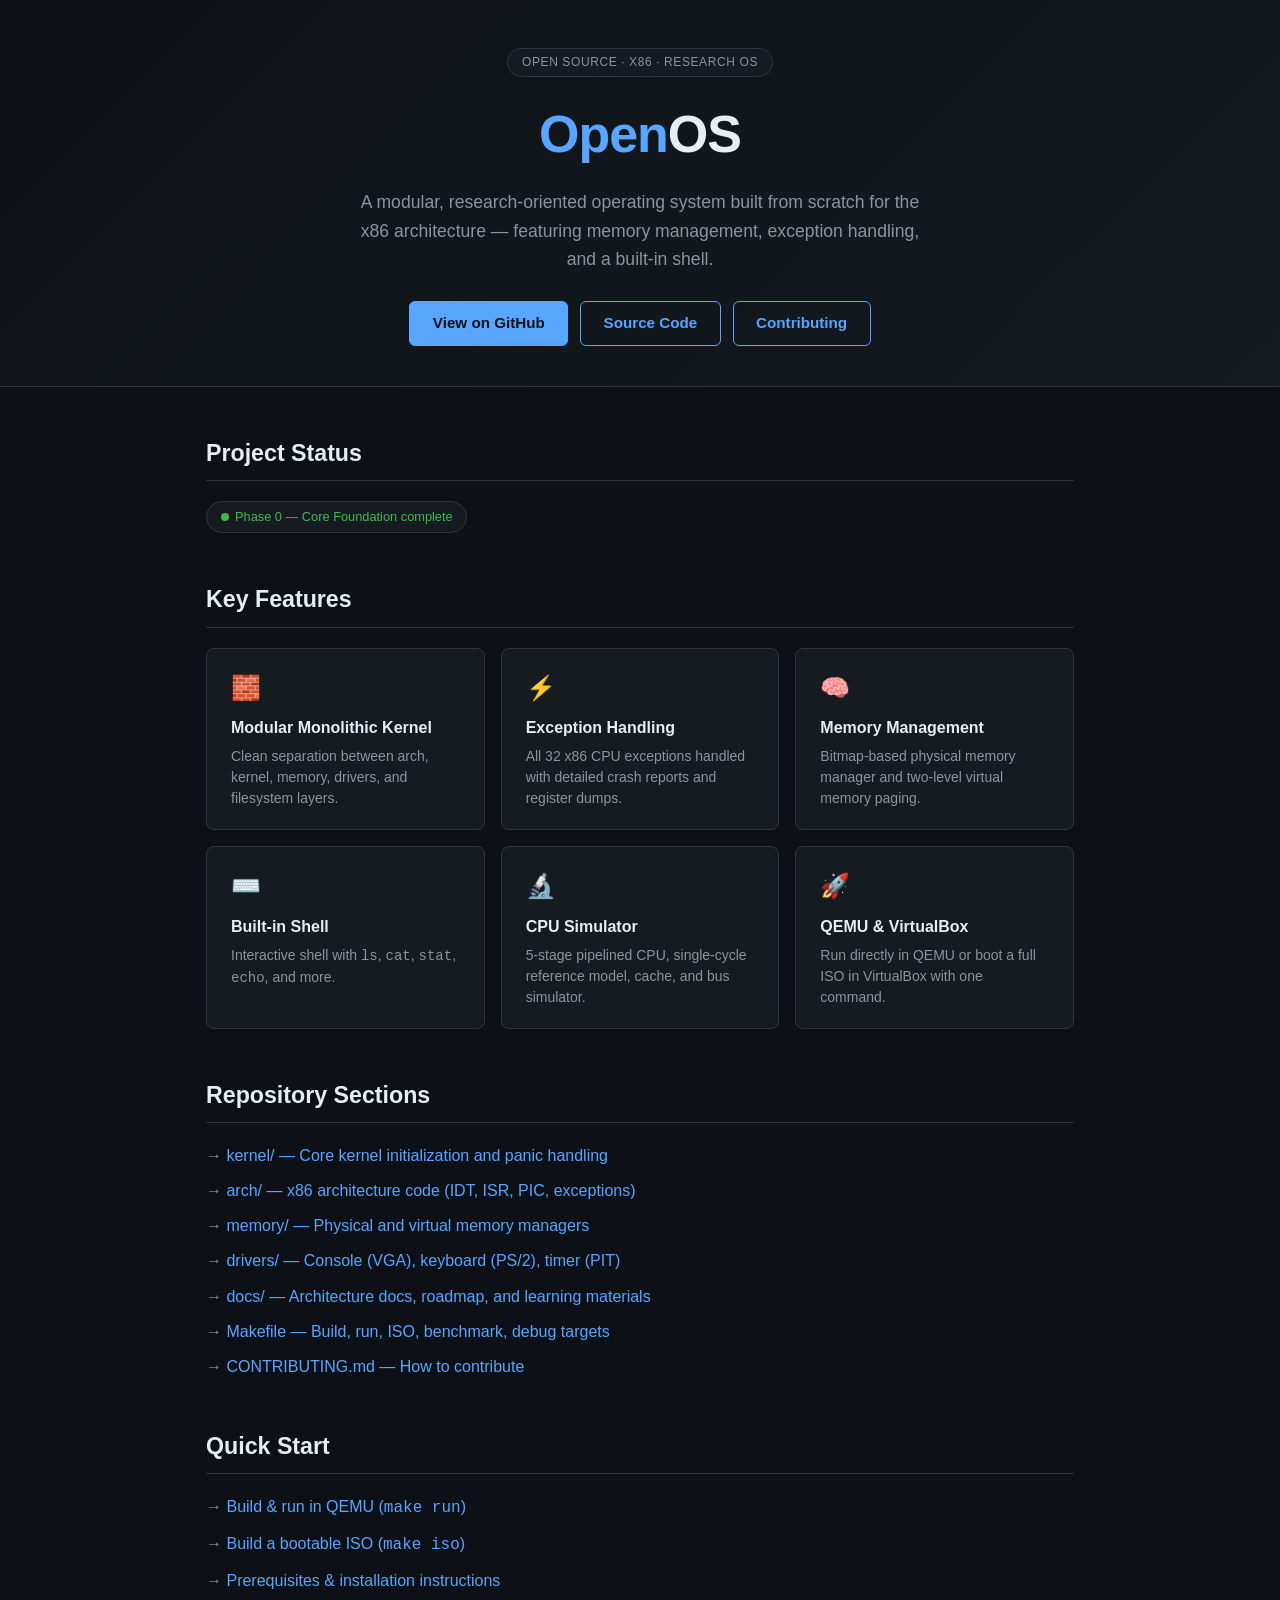
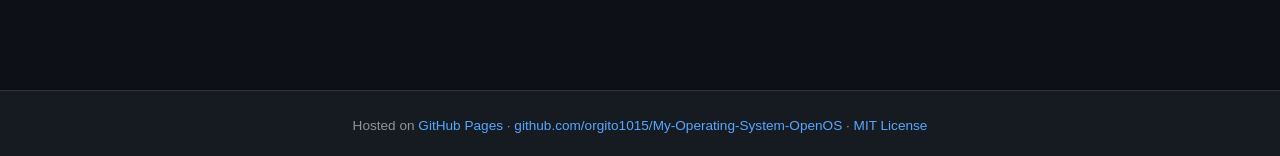
==== docs/index.html @ 19cd425e "OrgitoOS" ====
<!DOCTYPE html>
<html lang="en">
<head>
  <meta charset="UTF-8" />
  <meta name="viewport" content="width=device-width, initial-scale=1.0" />
  <meta name="description" content="OrgitoOS — an open-source research operating system built from scratch for x86." />
  <title>OrgitoOS — Advanced Research Kernel</title>
  <link rel="stylesheet" href="assets/style.css" />
</head>
<body>

  <a class="skip-link" href="#main-content">Skip to main content</a>

  <!-- ── Hero / Header ── -->
  <header>
    <div class="hero-badge">Open Source · x86 · Research OS</div>
    <h1><span>Open</span>OS</h1>
    <p class="tagline">
      A modular, research-oriented operating system built from scratch for the
      x86 architecture — featuring memory management, exception handling, and
      a built-in shell.
    </p>
    <nav class="hero-actions" aria-label="Primary">
      <a class="btn btn-primary"
         href="https://github.com/orgito1015/My-Operating-System-OpenOS">
        View on GitHub
      </a>
      <a class="btn btn-secondary"
         href="https://github.com/orgito1015/My-Operating-System-OpenOS/tree/main/kernel">
        Source Code
      </a>
      <a class="btn btn-secondary"
         href="https://github.com/orgito1015/My-Operating-System-OpenOS/blob/main/CONTRIBUTING.md">
        Contributing
      </a>
    </nav>
  </header>

  <!-- ── Main Content ── -->
  <main id="main-content">

    <!-- Status -->
    <section aria-labelledby="status-heading">
      <h2 id="status-heading">Project Status</h2>
      <span class="status">Phase&nbsp;0 — Core Foundation complete</span>
    </section>

    <!-- Feature highlights -->
    <section aria-labelledby="features-heading">
      <h2 id="features-heading">Key Features</h2>
      <div class="card-grid">

        <div class="card">
          <div class="card-icon" aria-hidden="true">🧱</div>
          <h3>Modular Monolithic Kernel</h3>
          <p>Clean separation between arch, kernel, memory, drivers, and filesystem layers.</p>
        </div>

        <div class="card">
          <div class="card-icon" aria-hidden="true">⚡</div>
          <h3>Exception Handling</h3>
          <p>All 32 x86 CPU exceptions handled with detailed crash reports and register dumps.</p>
        </div>

        <div class="card">
          <div class="card-icon" aria-hidden="true">🧠</div>
          <h3>Memory Management</h3>
          <p>Bitmap-based physical memory manager and two-level virtual memory paging.</p>
        </div>

        <div class="card">
          <div class="card-icon" aria-hidden="true">⌨️</div>
          <h3>Built-in Shell</h3>
          <p>Interactive shell with <code>ls</code>, <code>cat</code>, <code>stat</code>, <code>echo</code>, and more.</p>
        </div>

        <div class="card">
          <div class="card-icon" aria-hidden="true">🔬</div>
          <h3>CPU Simulator</h3>
          <p>5-stage pipelined CPU, single-cycle reference model, cache, and bus simulator.</p>
        </div>

        <div class="card">
          <div class="card-icon" aria-hidden="true">🚀</div>
          <h3>QEMU &amp; VirtualBox</h3>
          <p>Run directly in QEMU or boot a full ISO in VirtualBox with one command.</p>
        </div>

      </div>
    </section>

    <!-- Repository sections -->
    <section aria-labelledby="repo-heading">
      <h2 id="repo-heading">Repository Sections</h2>
      <ul class="link-list">
        <li>
          <a href="https://github.com/orgito1015/My-Operating-System-OpenOS/tree/main/kernel">
            kernel/ — Core kernel initialization and panic handling
          </a>
        </li>
        <li>
          <a href="https://github.com/orgito1015/My-Operating-System-OpenOS/tree/main/arch">
            arch/ — x86 architecture code (IDT, ISR, PIC, exceptions)
          </a>
        </li>
        <li>
          <a href="https://github.com/orgito1015/My-Operating-System-OpenOS/tree/main/memory">
            memory/ — Physical and virtual memory managers
          </a>
        </li>
        <li>
          <a href="https://github.com/orgito1015/My-Operating-System-OpenOS/tree/main/drivers">
            drivers/ — Console (VGA), keyboard (PS/2), timer (PIT)
          </a>
        </li>
        <li>
          <a href="https://github.com/orgito1015/My-Operating-System-OpenOS/tree/main/docs">
            docs/ — Architecture docs, roadmap, and learning materials
          </a>
        </li>
        <li>
          <a href="https://github.com/orgito1015/My-Operating-System-OpenOS/blob/main/Makefile">
            Makefile — Build, run, ISO, benchmark, debug targets
          </a>
        </li>
        <li>
          <a href="https://github.com/orgito1015/My-Operating-System-OpenOS/blob/main/CONTRIBUTING.md">
            CONTRIBUTING.md — How to contribute
          </a>
        </li>
      </ul>
    </section>

    <!-- Quick start -->
    <section aria-labelledby="quickstart-heading">
      <h2 id="quickstart-heading">Quick Start</h2>
      <ul class="link-list">
        <li>
          <a href="https://github.com/orgito1015/My-Operating-System-OpenOS#-quick-start">
            Build &amp; run in QEMU (<code>make run</code>)
          </a>
        </li>
        <li>
          <a href="https://github.com/orgito1015/My-Operating-System-OpenOS#build-bootable-iso">
            Build a bootable ISO (<code>make iso</code>)
          </a>
        </li>
        <li>
          <a href="https://github.com/orgito1015/My-Operating-System-OpenOS#-build--run">
            Prerequisites &amp; installation instructions
          </a>
        </li>
      </ul>
    </section>

  </main>

  <!-- ── Footer ── -->
  <footer>
    <p>
      Hosted on
      <a href="https://pages.github.com/" rel="noopener noreferrer">GitHub Pages</a>
      ·
      <a href="https://github.com/orgito1015/My-Operating-System-OpenOS" rel="noopener noreferrer">
        github.com/orgito1015/My-Operating-System-OpenOS
      </a>
      ·
      <a href="https://github.com/orgito1015/My-Operating-System-OpenOS/blob/main/LICENSE" rel="noopener noreferrer">
        MIT License
      </a>
    </p>
  </footer>

</body>
</html>
---- docs/assets/style.css ----
/* OrgitoOS GitHub Pages — minimal stylesheet */

*, *::before, *::after {
  box-sizing: border-box;
  margin: 0;
  padding: 0;
}

:root {
  --color-bg: #0d1117;
  --color-surface: #161b22;
  --color-border: #30363d;
  --color-accent: #58a6ff;
  --color-accent-hover: #79c0ff;
  --color-text: #e6edf3;
  --color-text-muted: #8b949e;
  --color-success: #3fb950;
  --font-sans: -apple-system, BlinkMacSystemFont, "Segoe UI", Helvetica, Arial, sans-serif;
  --font-mono: "SFMono-Regular", Consolas, "Liberation Mono", Menlo, monospace;
}

html {
  scroll-behavior: smooth;
}

body {
  background-color: var(--color-bg);
  color: var(--color-text);
  font-family: var(--font-sans);
  font-size: 1rem;
  line-height: 1.6;
  min-height: 100vh;
  display: flex;
  flex-direction: column;
}

/* ── Skip link (accessibility) ── */
.skip-link {
  position: absolute;
  left: -9999px;
  top: auto;
  width: 1px;
  height: 1px;
  overflow: hidden;
}
.skip-link:focus {
  position: fixed;
  top: 0.5rem;
  left: 0.5rem;
  width: auto;
  height: auto;
  padding: 0.5rem 1rem;
  background: var(--color-accent);
  color: #000;
  border-radius: 4px;
  z-index: 9999;
  font-weight: 600;
}

/* ── Header / hero ── */
header {
  background: linear-gradient(135deg, #0d1117 0%, #161b22 100%);
  border-bottom: 1px solid var(--color-border);
  padding: 3rem 1rem 2.5rem;
  text-align: center;
}

.hero-badge {
  display: inline-block;
  background: var(--color-surface);
  border: 1px solid var(--color-border);
  border-radius: 9999px;
  padding: 0.25rem 0.85rem;
  font-size: 0.75rem;
  color: var(--color-text-muted);
  letter-spacing: 0.05em;
  text-transform: uppercase;
  margin-bottom: 1rem;
}

header h1 {
  font-size: clamp(2rem, 5vw, 3.25rem);
  font-weight: 800;
  letter-spacing: -0.02em;
  color: var(--color-text);
  margin-bottom: 0.75rem;
}

header h1 span {
  color: var(--color-accent);
}

header p.tagline {
  font-size: 1.1rem;
  color: var(--color-text-muted);
  max-width: 560px;
  margin: 0 auto 1.75rem;
}

.hero-actions {
  display: flex;
  flex-wrap: wrap;
  gap: 0.75rem;
  justify-content: center;
}

.btn {
  display: inline-block;
  padding: 0.6rem 1.4rem;
  border-radius: 6px;
  font-size: 0.95rem;
  font-weight: 600;
  text-decoration: none;
  transition: background 0.15s, color 0.15s, border-color 0.15s;
}

.btn-primary {
  background: var(--color-accent);
  color: #0d1117;
  border: 1px solid var(--color-accent);
}
.btn-primary:hover,
.btn-primary:focus-visible {
  background: var(--color-accent-hover);
  border-color: var(--color-accent-hover);
}

.btn-secondary {
  background: transparent;
  color: var(--color-accent);
  border: 1px solid var(--color-accent);
}
.btn-secondary:hover,
.btn-secondary:focus-visible {
  background: rgba(88, 166, 255, 0.1);
}

/* ── Main content ── */
main {
  flex: 1;
  max-width: 900px;
  width: 100%;
  margin: 0 auto;
  padding: 3rem 1rem;
}

/* ── Section headings ── */
section {
  margin-bottom: 3rem;
}

section h2 {
  font-size: 1.45rem;
  font-weight: 700;
  color: var(--color-text);
  margin-bottom: 1.25rem;
  padding-bottom: 0.5rem;
  border-bottom: 1px solid var(--color-border);
}

/* ── Feature cards grid ── */
.card-grid {
  display: grid;
  grid-template-columns: repeat(auto-fill, minmax(230px, 1fr));
  gap: 1rem;
}

.card {
  background: var(--color-surface);
  border: 1px solid var(--color-border);
  border-radius: 8px;
  padding: 1.25rem 1.5rem;
  transition: border-color 0.15s;
}
.card:hover {
  border-color: var(--color-accent);
}

.card-icon {
  font-size: 1.5rem;
  margin-bottom: 0.5rem;
}

.card h3 {
  font-size: 1rem;
  font-weight: 700;
  color: var(--color-text);
  margin-bottom: 0.35rem;
}

.card p {
  font-size: 0.875rem;
  color: var(--color-text-muted);
  line-height: 1.5;
}

/* ── Links list ── */
.link-list {
  list-style: none;
  display: flex;
  flex-direction: column;
  gap: 0.6rem;
}

.link-list a {
  color: var(--color-accent);
  text-decoration: none;
  font-weight: 500;
}
.link-list a:hover,
.link-list a:focus-visible {
  color: var(--color-accent-hover);
  text-decoration: underline;
}

.link-list li::before {
  content: "→ ";
  color: var(--color-text-muted);
}

/* ── Status badge ── */
.status {
  display: inline-flex;
  align-items: center;
  gap: 0.4rem;
  background: var(--color-surface);
  border: 1px solid var(--color-border);
  border-radius: 9999px;
  padding: 0.3rem 0.85rem;
  font-size: 0.8rem;
  color: var(--color-success);
}
.status::before {
  content: "";
  width: 8px;
  height: 8px;
  border-radius: 50%;
  background: var(--color-success);
}

/* ── Footer ── */
footer {
  background: var(--color-surface);
  border-top: 1px solid var(--color-border);
  text-align: center;
  padding: 1.5rem 1rem;
  font-size: 0.85rem;
  color: var(--color-text-muted);
}

footer a {
  color: var(--color-accent);
  text-decoration: none;
}
footer a:hover {
  text-decoration: underline;
}

/* ── Responsive tweaks ── */
@media (max-width: 600px) {
  header {
    padding: 2rem 1rem 1.75rem;
  }

  .card-grid {
    grid-template-columns: 1fr;
  }
}
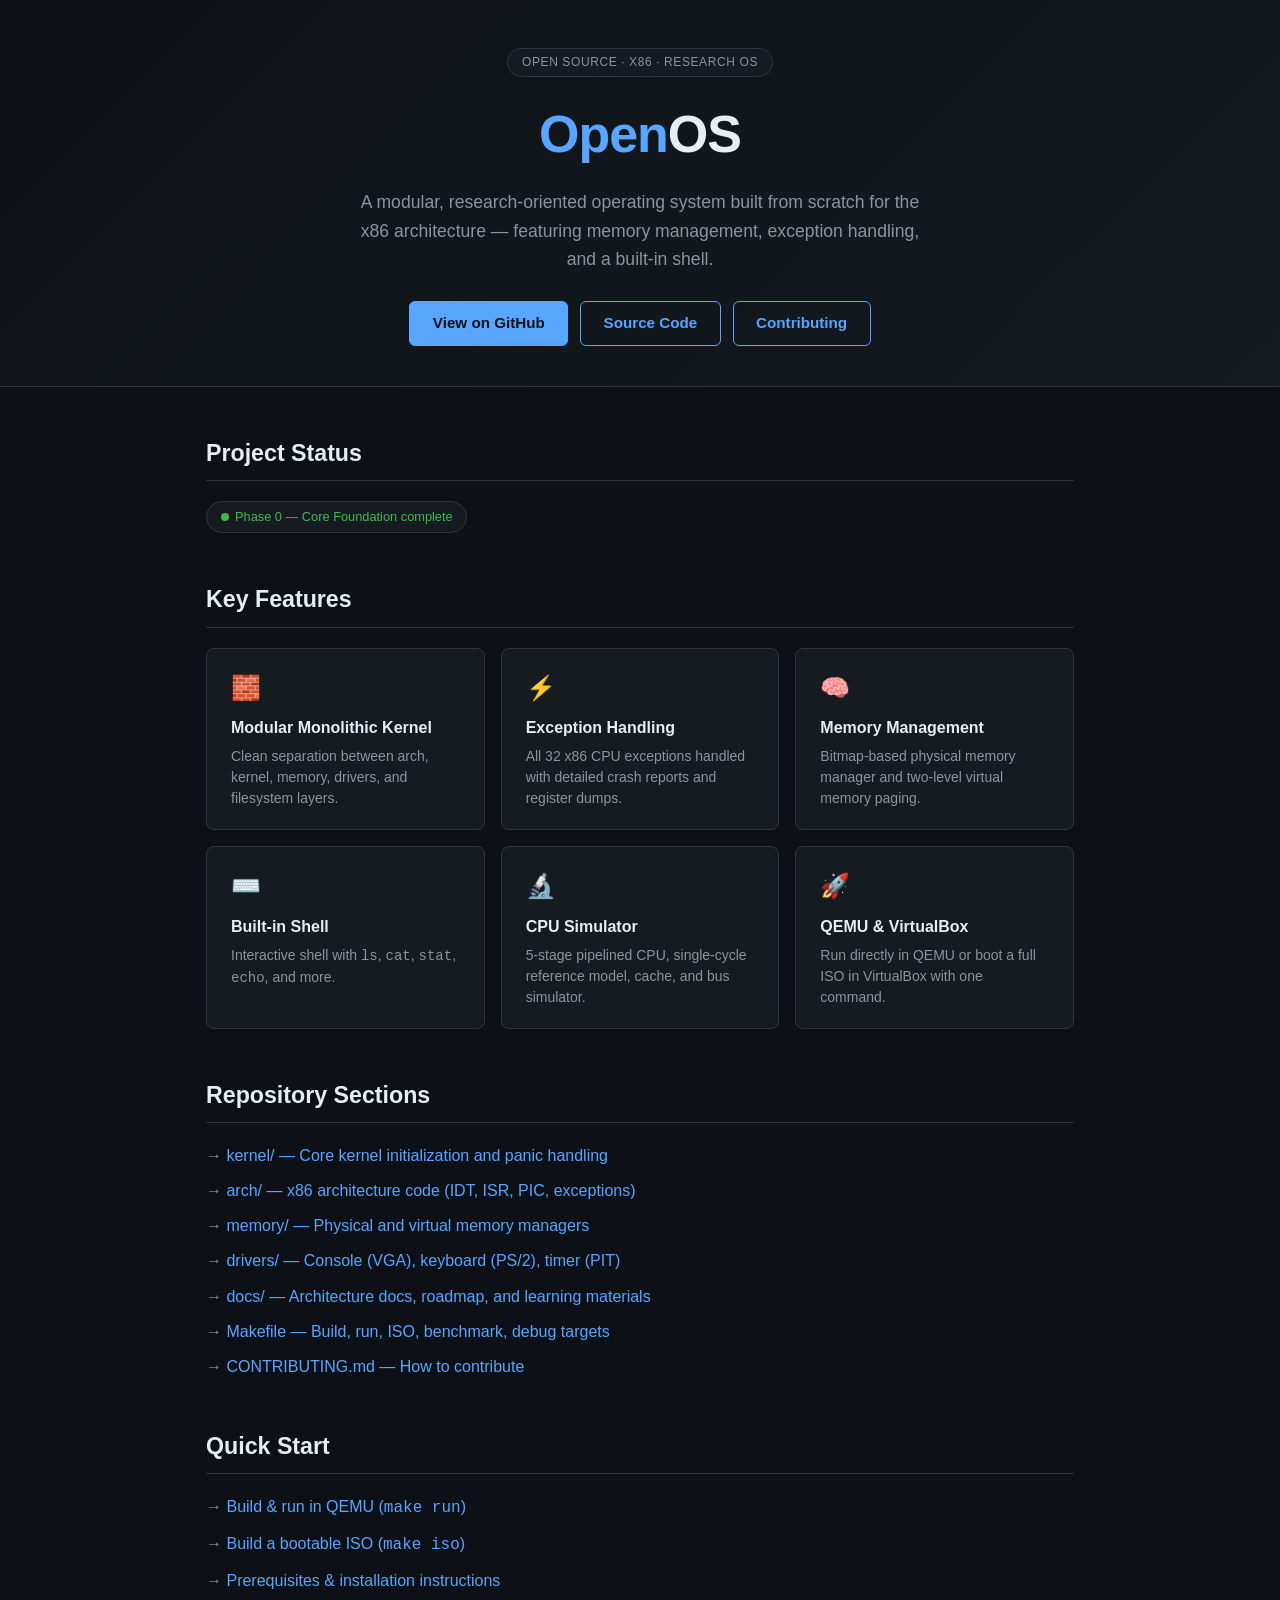
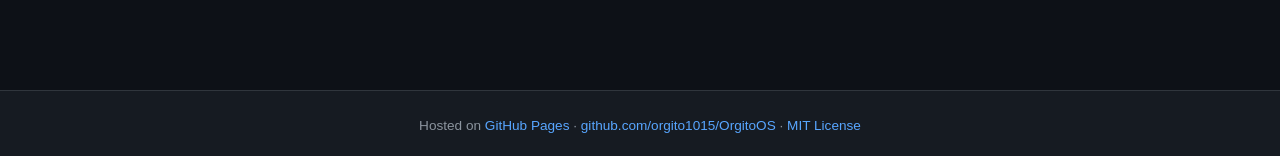
==== commit 55508ef7: "finished" ====
--- a/docs/index.html
+++ b/docs/index.html
@@ -22,15 +22,15 @@
     </p>
     <nav class="hero-actions" aria-label="Primary">
       <a class="btn btn-primary"
-         href="https://github.com/orgito1015/My-Operating-System-OpenOS">
+         href="https://github.com/orgito1015/OrgitoOS">
         View on GitHub
       </a>
       <a class="btn btn-secondary"
-         href="https://github.com/orgito1015/My-Operating-System-OpenOS/tree/main/kernel">
+         href="https://github.com/orgito1015/OrgitoOS/tree/main/kernel">
         Source Code
       </a>
       <a class="btn btn-secondary"
-         href="https://github.com/orgito1015/My-Operating-System-OpenOS/blob/main/CONTRIBUTING.md">
+         href="https://github.com/orgito1015/OrgitoOS/blob/main/CONTRIBUTING.md">
         Contributing
       </a>
     </nav>
@@ -94,37 +94,37 @@
       <h2 id="repo-heading">Repository Sections</h2>
       <ul class="link-list">
         <li>
-          <a href="https://github.com/orgito1015/My-Operating-System-OpenOS/tree/main/kernel">
+          <a href="https://github.com/orgito1015/OrgitoOS/tree/main/kernel">
             kernel/ — Core kernel initialization and panic handling
           </a>
         </li>
         <li>
-          <a href="https://github.com/orgito1015/My-Operating-System-OpenOS/tree/main/arch">
+          <a href="https://github.com/orgito1015/OrgitoOS/tree/main/arch">
             arch/ — x86 architecture code (IDT, ISR, PIC, exceptions)
           </a>
         </li>
         <li>
-          <a href="https://github.com/orgito1015/My-Operating-System-OpenOS/tree/main/memory">
+          <a href="https://github.com/orgito1015/OrgitoOS/tree/main/memory">
             memory/ — Physical and virtual memory managers
           </a>
         </li>
         <li>
-          <a href="https://github.com/orgito1015/My-Operating-System-OpenOS/tree/main/drivers">
+          <a href="https://github.com/orgito1015/OrgitoOS/tree/main/drivers">
             drivers/ — Console (VGA), keyboard (PS/2), timer (PIT)
           </a>
         </li>
         <li>
-          <a href="https://github.com/orgito1015/My-Operating-System-OpenOS/tree/main/docs">
+          <a href="https://github.com/orgito1015/OrgitoOS/tree/main/docs">
             docs/ — Architecture docs, roadmap, and learning materials
           </a>
         </li>
         <li>
-          <a href="https://github.com/orgito1015/My-Operating-System-OpenOS/blob/main/Makefile">
+          <a href="https://github.com/orgito1015/OrgitoOS/blob/main/Makefile">
             Makefile — Build, run, ISO, benchmark, debug targets
           </a>
         </li>
         <li>
-          <a href="https://github.com/orgito1015/My-Operating-System-OpenOS/blob/main/CONTRIBUTING.md">
+          <a href="https://github.com/orgito1015/OrgitoOS/blob/main/CONTRIBUTING.md">
             CONTRIBUTING.md — How to contribute
           </a>
         </li>
@@ -136,17 +136,17 @@
       <h2 id="quickstart-heading">Quick Start</h2>
       <ul class="link-list">
         <li>
-          <a href="https://github.com/orgito1015/My-Operating-System-OpenOS#-quick-start">
+          <a href="https://github.com/orgito1015/OrgitoOS#-quick-start">
             Build &amp; run in QEMU (<code>make run</code>)
           </a>
         </li>
         <li>
-          <a href="https://github.com/orgito1015/My-Operating-System-OpenOS#build-bootable-iso">
+          <a href="https://github.com/orgito1015/OrgitoOS#build-bootable-iso">
             Build a bootable ISO (<code>make iso</code>)
           </a>
         </li>
         <li>
-          <a href="https://github.com/orgito1015/My-Operating-System-OpenOS#-build--run">
+          <a href="https://github.com/orgito1015/OrgitoOS#-build--run">
             Prerequisites &amp; installation instructions
           </a>
         </li>
@@ -161,11 +161,11 @@
       Hosted on
       <a href="https://pages.github.com/" rel="noopener noreferrer">GitHub Pages</a>
       ·
-      <a href="https://github.com/orgito1015/My-Operating-System-OpenOS" rel="noopener noreferrer">
-        github.com/orgito1015/My-Operating-System-OpenOS
+      <a href="https://github.com/orgito1015/OrgitoOS" rel="noopener noreferrer">
+        github.com/orgito1015/OrgitoOS
       </a>
       ·
-      <a href="https://github.com/orgito1015/My-Operating-System-OpenOS/blob/main/LICENSE" rel="noopener noreferrer">
+      <a href="https://github.com/orgito1015/OrgitoOS/blob/main/LICENSE" rel="noopener noreferrer">
         MIT License
       </a>
     </p>
